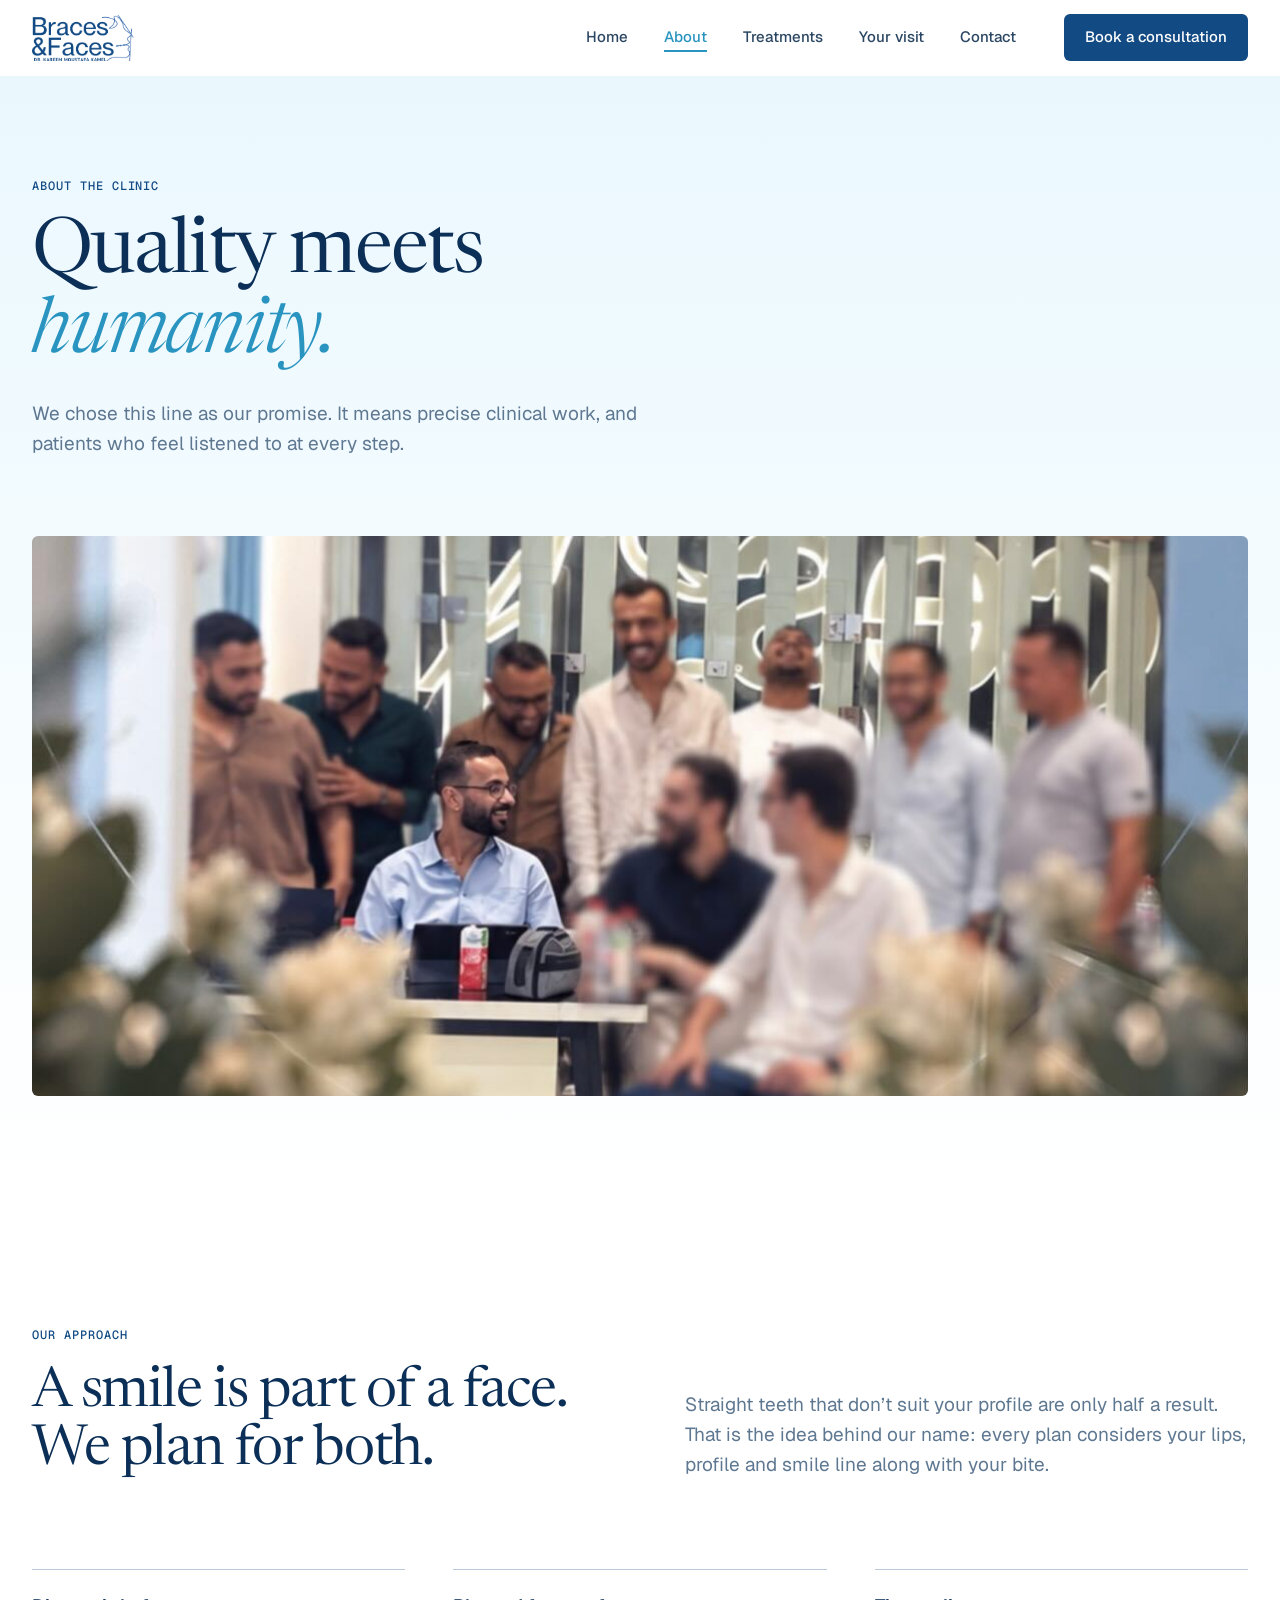
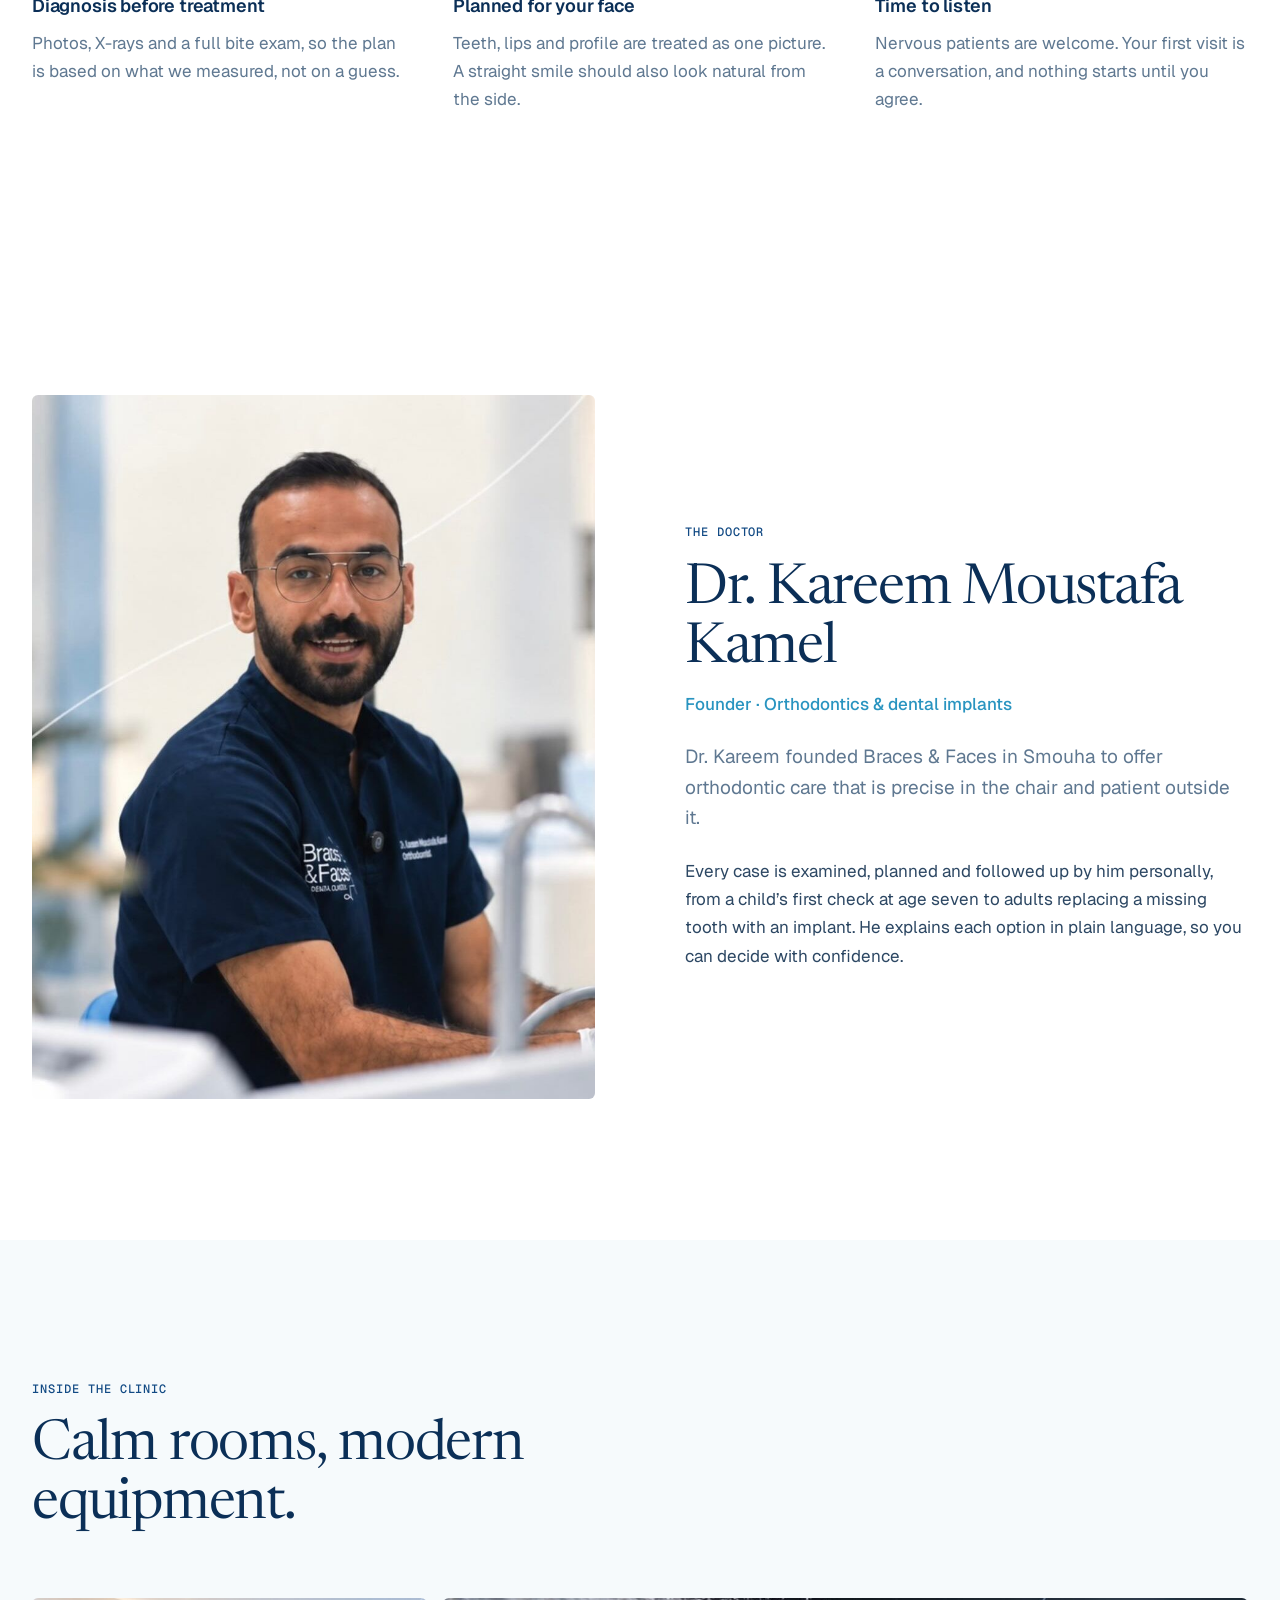
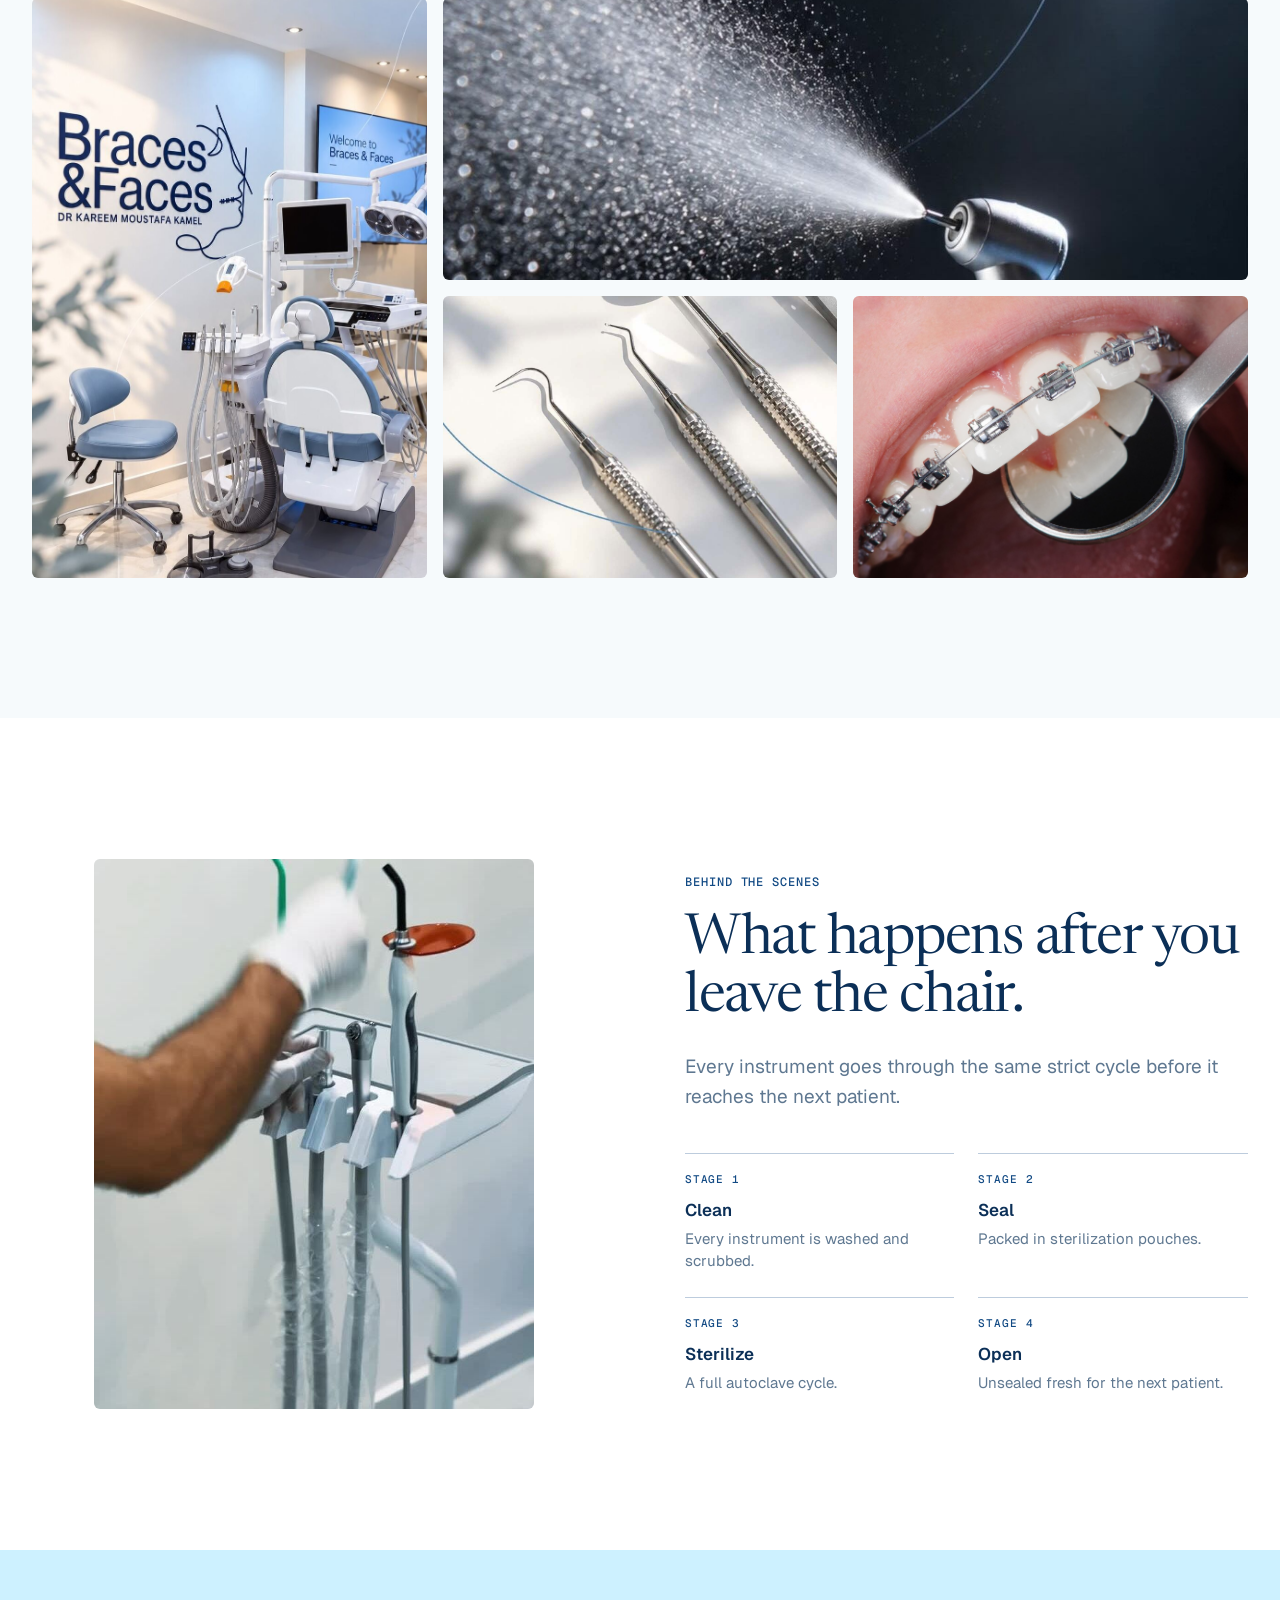
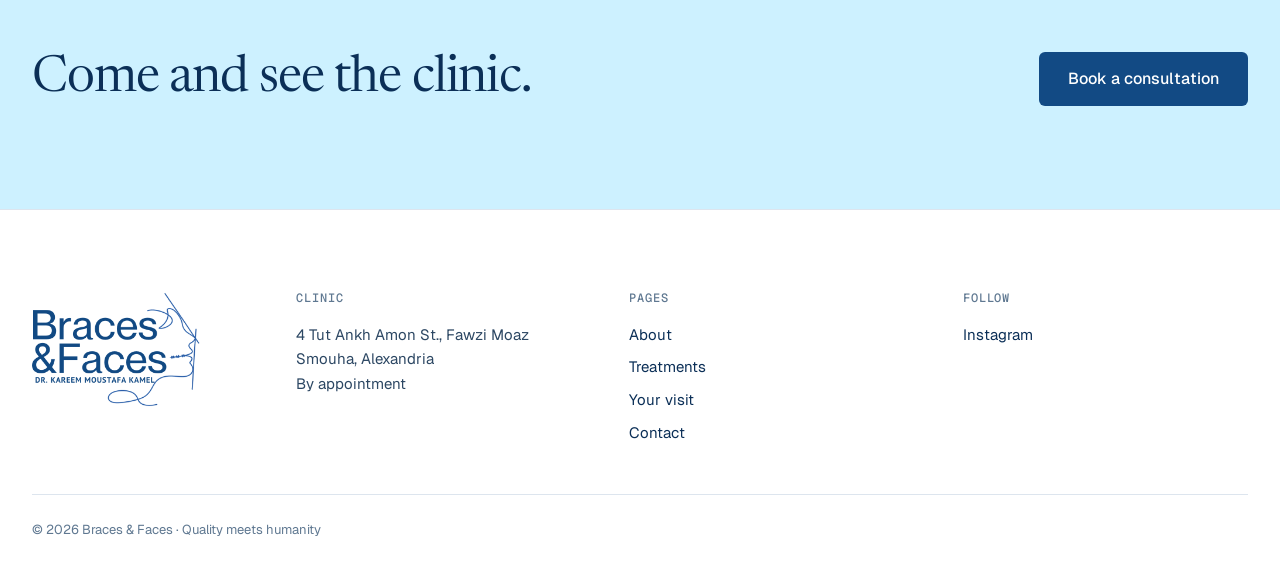
==== about.html @ 8a91135c "Build multi-page clinic website Replace the coming-soon landing page with a five-page site: Home, Ab" ====
<!doctype html>
<html lang="en" class="no-js">
  <head>
    <meta charset="utf-8" />
    <meta name="viewport" content="width=device-width, initial-scale=1" />
    <title>About the clinic | Braces & Faces</title>
    <meta name="description" content="Meet Dr. Kareem Moustafa Kamel and the Braces & Faces clinic in Smouha, Alexandria. Quality meets humanity." />
    <link rel="canonical" href="https://bracesandfaces.net/about.html" />
    <meta property="og:title" content="About the clinic | Braces & Faces" />
    <meta property="og:description" content="Meet Dr. Kareem Moustafa Kamel and the Braces & Faces clinic in Smouha, Alexandria. Quality meets humanity." />
    <meta property="og:type" content="website" />
    <meta property="og:url" content="https://bracesandfaces.net/about.html" />
    <meta property="og:image" content="https://bracesandfaces.net/assets/photos/clinic-room.jpg" />
    <meta name="theme-color" content="#124a84" />
    <link rel="icon" href="assets/favicon.ico" sizes="any" />
    <link rel="icon" type="image/svg+xml" href="assets/icons/favicon.svg" />
    <link rel="icon" type="image/png" sizes="32x32" href="assets/icons/favicon-32x32.png" />
    <link rel="icon" type="image/png" sizes="16x16" href="assets/icons/favicon-16x16.png" />
    <link rel="apple-touch-icon" sizes="180x180" href="assets/icons/apple-touch-icon.png" />
    <link rel="mask-icon" href="assets/icons/safari-pinned-tab.svg" color="#124a84" />
    <link rel="manifest" href="site.webmanifest" />
    <link rel="preconnect" href="https://fonts.googleapis.com" />
    <link rel="preconnect" href="https://fonts.gstatic.com" crossorigin />
    <link
      rel="stylesheet"
      href="https://fonts.googleapis.com/css2?family=Geist+Mono:wght@400;500&family=Geist:wght@400;500;600&family=Newsreader:ital,opsz,wght@0,6..72,300..500;1,6..72,300..500&display=swap"
    />
    <link rel="stylesheet" href="styles.css" />
    <script type="application/ld+json">
      {
        "@context": "https://schema.org",
        "@type": "Dentist",
        "name": "Braces & Faces",
        "slogan": "Quality meets humanity",
        "url": "https://bracesandfaces.net",
        "image": "https://bracesandfaces.net/assets/photos/clinic-room.jpg",
        "founder": { "@type": "Person", "name": "Dr. Kareem Moustafa Kamel" },
        "medicalSpecialty": "Orthodontic",
        "address": {
          "@type": "PostalAddress",
          "streetAddress": "4 Tut Ankh Amon St., Fawzi Moaz, Smouha",
          "addressLocality": "Alexandria",
          "addressCountry": "EG"
        },
        "sameAs": ["https://www.instagram.com/braces.and.faces/"]
      }
    </script>
  </head>
  <body>
    <a class="skip-link" href="#main">Skip to content</a>

    <header class="site-header" data-header>
      <div class="wrap header-inner">
        <a class="brand" href="index.html" aria-label="Braces &amp; Faces home">
          <img src="assets/logo-horizontal.png" alt="Braces &amp; Faces by Dr. Kareem Moustafa Kamel" width="574" height="260" />
        </a>

        <nav class="nav" id="site-nav" aria-label="Primary" data-nav>
          <a href="index.html">Home</a>
          <a href="about.html" aria-current="page">About</a>
          <a href="treatments.html">Treatments</a>
          <a href="your-visit.html">Your visit</a>
          <a href="contact.html">Contact</a>
          <a class="btn btn-solid nav-book" href="contact.html">Book a consultation</a>
        </nav>

        <a class="btn btn-solid header-cta" href="contact.html">Book a consultation</a>

        <button class="menu-toggle" type="button" aria-expanded="false" aria-controls="site-nav" data-menu-toggle>Menu</button>
      </div>
    </header>

    <main id="main">
      <section class="page-hero" aria-labelledby="page-title">
        <div class="wrap">
          <p class="label">About the clinic</p>
          <h1 id="page-title">Quality meets <em>humanity.</em></h1>
          <p class="lead">
            We chose this line as our promise. It means precise clinical work, and patients who feel listened to at every step.
          </p>
        </div>
        <div class="wrap page-hero-media">
          <img src="assets/photos/opening-day.jpg" alt="Friends and family at the Braces & Faces opening in Smouha" width="1214" height="1100" />
        </div>
      </section>

      <!-- Promise -->
      <section class="section" aria-labelledby="promise-title">
        <div class="wrap">
          <div class="approach-head" data-reveal>
            <p class="label">Our approach</p>
            <h2 id="promise-title">A smile is part of a face. We plan for both.</h2>
            <p class="lead">
              Straight teeth that don’t suit your profile are only half a result. That is the idea behind our name: every plan considers your lips, profile and smile line along with your bite.
            </p>
          </div>

          <div class="principles" data-reveal>
            <article>
              <h3>Diagnosis before treatment</h3>
              <p>Photos, X-rays and a full bite exam, so the plan is based on what we measured, not on a guess.</p>
            </article>
            <article>
              <h3>Planned for your face</h3>
              <p>Teeth, lips and profile are treated as one picture. A straight smile should also look natural from the side.</p>
            </article>
            <article>
              <h3>Time to listen</h3>
              <p>Nervous patients are welcome. Your first visit is a conversation, and nothing starts until you agree.</p>
            </article>
          </div>
        </div>
      </section>

      <!-- Doctor -->
      <section class="section doctor-section" id="doctor" aria-labelledby="doctor-title">
        <div class="wrap split" data-reveal>
          <figure class="split-media">
            <img src="assets/photos/doctor.jpg" alt="Dr. Kareem Moustafa Kamel at the dental chair" width="1214" height="1150" loading="lazy" />
          </figure>
          <div class="split-copy">
            <p class="label">The doctor</p>
            <h2 id="doctor-title">Dr. Kareem Moustafa Kamel</h2>
            <p class="doctor-role">Founder · Orthodontics &amp; dental implants</p>
            <p class="lead">
              Dr. Kareem founded Braces &amp; Faces in Smouha to offer orthodontic care that is precise in the chair and patient outside it.
            </p>
            <p>
              Every case is examined, planned and followed up by him personally, from a child’s first check at age seven to adults replacing a missing tooth with an implant. He explains each option in plain language, so you can decide with confidence.
            </p>
          </div>
        </div>
      </section>

      <!-- Clinic gallery -->
      <section class="section gallery-section" aria-labelledby="gallery-title">
        <div class="wrap">
          <div class="section-head" data-reveal>
            <p class="label">Inside the clinic</p>
            <h2 id="gallery-title">Calm rooms, modern equipment.</h2>
          </div>
          <div class="gallery" data-reveal>
            <figure class="g-tall">
              <img src="assets/photos/clinic-room.jpg" alt="Treatment room with a blue dental chair and the clinic logo" width="855" height="1400" loading="lazy" />
            </figure>
            <figure class="g-wide">
              <img src="assets/photos/handpiece.jpg" alt="Dental handpiece with water spray" width="1214" height="760" loading="lazy" />
            </figure>
            <figure>
              <img src="assets/photos/instruments.jpg" alt="Polished dental instruments on a tray" width="1080" height="780" loading="lazy" />
            </figure>
            <figure>
              <img src="assets/photos/braces-closeup.jpg" alt="Close-up of metal braces and a dental mirror" width="1800" height="1171" loading="lazy" />
            </figure>
          </div>
        </div>
      </section>

      <!-- Sterilization -->
      <section class="section sterile-section" aria-labelledby="sterile-title">
        <div class="wrap split" data-reveal>
          <figure class="split-media split-media-narrow">
            <img src="assets/photos/sterilization.jpg" alt="Gloved hand preparing instruments at the dental unit" width="640" height="860" loading="lazy" />
          </figure>
          <div class="split-copy">
            <p class="label">Behind the scenes</p>
            <h2 id="sterile-title">What happens after you leave the chair.</h2>
            <p class="lead">Every instrument goes through the same strict cycle before it reaches the next patient.</p>
            <ol class="cycle">
              <li><strong>Clean</strong><span>Every instrument is washed and scrubbed.</span></li>
              <li><strong>Seal</strong><span>Packed in sterilization pouches.</span></li>
              <li><strong>Sterilize</strong><span>A full autoclave cycle.</span></li>
              <li><strong>Open</strong><span>Unsealed fresh for the next patient.</span></li>
            </ol>
          </div>
        </div>
      </section>

      <section class="cta-band" aria-labelledby="cta-title">
        <div class="wrap cta-inner" data-reveal>
          <h2 id="cta-title">Come and see the clinic.</h2>
          <a class="btn btn-solid btn-lg" href="contact.html">Book a consultation</a>
        </div>
      </section>
    </main>

    <footer class="site-footer">
      <div class="wrap footer-inner">
        <a class="footer-brand" href="index.html" aria-label="Braces &amp; Faces home">
          <img class="footer-logo" src="assets/logo.png" alt="Braces &amp; Faces by Dr. Kareem Moustafa Kamel" width="574" height="436" loading="lazy" />
        </a>
        <div class="footer-cols">
          <div>
            <p class="label">Clinic</p>
            <p>4 Tut Ankh Amon St., Fawzi Moaz<br />Smouha, Alexandria<br />By appointment</p>
          </div>
          <div>
            <p class="label">Pages</p>
            <nav class="footer-nav" aria-label="Footer">
              <a href="about.html">About</a>
              <a href="treatments.html">Treatments</a>
              <a href="your-visit.html">Your visit</a>
              <a href="contact.html">Contact</a>
            </nav>
          </div>
          <div>
            <p class="label">Follow</p>
            <a href="https://www.instagram.com/braces.and.faces/" target="_blank" rel="noopener">Instagram</a>
          </div>
        </div>
        <p class="legal">© <span data-year></span> Braces &amp; Faces · Quality meets humanity</p>
      </div>
    </footer>

    <script src="script.js"></script>
  </body>
</html>
---- styles.css ----
/*
  Braces & Faces
  Colour: brand book (Blue #124A84, Azure #2994C0, Light Azure #CDF1FF, White)
  Type: Newsreader (display) · Geist (text) · Geist Mono (labels)
*/
:root {
  --navy: #124a84;
  --navy-ink: #0b2f57;
  --azure: #2994c0;
  --azure-light: #cdf1ff;
  --azure-wash: #eaf8fe;
  --paper: #f6fafc;
  --white: #ffffff;
  --text: #2c4763;
  --muted: #5f7891;
  --rule: rgba(18, 74, 132, 0.14);
  --rule-strong: rgba(18, 74, 132, 0.28);

  --serif: "Newsreader", "Iowan Old Style", Georgia, serif;
  --sans: "Geist", ui-sans-serif, system-ui, -apple-system, "Segoe UI", sans-serif;
  --mono: "Geist Mono", ui-monospace, "SF Mono", Menlo, monospace;

  --radius: 6px;
  --header-h: 76px;
  --ease: cubic-bezier(0.2, 0.7, 0.2, 1);
  color-scheme: light;
}

*,
*::before,
*::after {
  box-sizing: border-box;
}

html {
  scroll-behavior: smooth;
  scroll-padding-top: var(--header-h);
  -webkit-text-size-adjust: 100%;
}

body {
  margin: 0;
  min-width: 320px;
  background: var(--white);
  color: var(--text);
  font-family: var(--sans);
  font-size: 1.0625rem;
  line-height: 1.65;
  -webkit-font-smoothing: antialiased;
  -moz-osx-font-smoothing: grayscale;
}

img,
svg,
iframe {
  display: block;
  max-width: 100%;
}

a {
  color: inherit;
}

h1,
h2,
h3,
p,
dl,
dd,
figure,
blockquote {
  margin: 0;
}

h1,
h2 {
  color: var(--navy-ink);
  font-family: var(--serif);
  font-optical-sizing: auto;
  font-weight: 380;
  letter-spacing: -0.022em;
  line-height: 1.04;
}

h1 em,
h2 em {
  color: var(--azure);
  font-style: italic;
  font-weight: 340;
}

h2 {
  font-size: clamp(2.25rem, 4.4vw, 3.75rem);
}

h3 {
  color: var(--navy-ink);
  font-family: var(--sans);
  font-size: 1.125rem;
  font-weight: 600;
  letter-spacing: -0.01em;
  line-height: 1.3;
}

.label {
  margin-bottom: 20px;
  color: var(--navy);
  font-family: var(--mono);
  font-size: 0.75rem;
  font-weight: 500;
  letter-spacing: 0.08em;
  line-height: 1.4;
  text-transform: uppercase;
}

.lead {
  color: var(--muted);
  font-size: 1.1875rem;
  line-height: 1.6;
}

.lead a {
  color: var(--navy);
  text-underline-offset: 3px;
}

.wrap {
  width: min(1240px, 100% - 64px);
  margin-inline: auto;
}

.section {
  padding-block: clamp(88px, 11vw, 152px);
}

.section-head {
  max-width: 720px;
  margin-bottom: 64px;
}

.section-head .lead {
  margin-top: 24px;
}

.skip-link {
  position: fixed;
  left: 16px;
  top: -64px;
  z-index: 100;
  padding: 8px 16px;
  border-radius: var(--radius);
  background: var(--navy);
  color: var(--white);
  text-decoration: none;
}

.skip-link:focus {
  top: 16px;
}

:focus-visible {
  outline: 2px solid var(--azure);
  outline-offset: 3px;
}

/* Buttons & links */
.btn {
  display: inline-flex;
  align-items: center;
  justify-content: center;
  min-height: 44px;
  padding: 10px 20px;
  border: 1px solid transparent;
  border-radius: var(--radius);
  font: inherit;
  font-size: 0.9375rem;
  font-weight: 500;
  text-decoration: none;
  white-space: nowrap;
  cursor: pointer;
  transition:
    background-color 180ms ease,
    border-color 180ms ease,
    color 180ms ease;
}

.btn-solid {
  background: var(--navy);
  color: var(--white);
}

.btn-solid:hover {
  background: var(--navy-ink);
}

.btn-lg {
  min-height: 54px;
  padding-inline: 28px;
  font-size: 1rem;
}

.btn-full {
  width: 100%;
}

.text-link {
  display: inline-flex;
  align-items: center;
  gap: 8px;
  color: var(--navy);
  font-weight: 500;
  text-decoration: none;
}

.text-link::after {
  content: "→";
  transition: transform 180ms ease;
}

.text-link:hover::after {
  transform: translateX(4px);
}

/* Header */
.site-header {
  position: sticky;
  top: 0;
  z-index: 50;
  height: var(--header-h);
  border-bottom: 1px solid transparent;
  background: rgba(255, 255, 255, 0.92);
  backdrop-filter: saturate(1.4) blur(14px);
  -webkit-backdrop-filter: saturate(1.4) blur(14px);
  transition: border-color 200ms ease;
}

.site-header.is-scrolled {
  border-bottom-color: var(--rule);
}

.header-inner {
  display: flex;
  align-items: center;
  gap: 48px;
  height: 100%;
}

.brand img {
  width: auto;
  height: 46px;
}

.nav {
  display: flex;
  gap: 36px;
  margin-inline-start: auto;
}

.nav a {
  color: var(--text);
  font-size: 0.9375rem;
  font-weight: 500;
  text-decoration: none;
  transition: color 160ms ease;
}

.nav a:hover,
.nav a[aria-current="page"] {
  color: var(--azure);
}

.nav a[aria-current="page"] {
  text-decoration: underline;
  text-decoration-thickness: 1.5px;
  text-underline-offset: 8px;
}

.nav .nav-book {
  display: none;
}

.menu-toggle {
  display: none;
  margin-inline-start: auto;
  min-height: 40px;
  padding: 8px 16px;
  border: 1px solid var(--rule-strong);
  border-radius: var(--radius);
  background: var(--white);
  color: var(--navy);
  font: inherit;
  font-size: 0.875rem;
  font-weight: 500;
  cursor: pointer;
}

/* Hero */
.hero {
  padding-block: clamp(48px, 7vw, 96px) clamp(72px, 9vw, 120px);
}

.hero-grid {
  display: grid;
  grid-template-columns: minmax(0, 1fr) minmax(0, 1.02fr);
  align-items: center;
  gap: clamp(48px, 7vw, 112px);
}

.hero h1 {
  max-width: 12.5ch;
  font-size: clamp(3rem, 6.6vw, 5.75rem);
  line-height: 0.98;
}

.hero-lede {
  max-width: 30rem;
  margin-top: 32px;
  color: var(--muted);
  font-size: 1.1875rem;
}

.hero-actions {
  display: flex;
  flex-wrap: wrap;
  align-items: center;
  gap: 16px 32px;
  margin-top: 40px;
}

.hero-facts {
  display: grid;
  grid-template-columns: repeat(3, auto);
  justify-content: start;
  gap: 48px;
  margin-top: 64px;
  padding-top: 24px;
  border-top: 1px solid var(--rule);
}

.hero-facts dt,
.details dt {
  color: var(--muted);
  font-family: var(--mono);
  font-size: 0.6875rem;
  letter-spacing: 0.08em;
  text-transform: uppercase;
}

.hero-facts dd {
  margin-top: 4px;
  color: var(--navy-ink);
  font-weight: 500;
}

/* Signature: smile analysis */
.analysis-frame {
  position: relative;
  background: linear-gradient(180deg, var(--azure-wash), var(--azure-light));
  border-radius: var(--radius);
}

.analysis-frame img {
  width: 100%;
  height: auto;
  border-radius: var(--radius);
}

.analysis-lines {
  position: absolute;
  inset: 0;
  width: 100%;
  height: 100%;
  overflow: visible;
}

.ln {
  fill: none;
  stroke: var(--azure);
  stroke-width: 1.5px;
  stroke-linecap: round;
  vector-effect: non-scaling-stroke;
  stroke-dasharray: 1;
  stroke-dashoffset: 1;
  animation: draw 1.4s var(--ease) forwards;
}

.ln-mid {
  animation-delay: 300ms;
}

.ln-eye {
  animation-delay: 700ms;
}

.ln-smile {
  animation-delay: 1100ms;
}

.pt {
  fill: var(--white);
  stroke: var(--azure);
  stroke-width: 1.5px;
  vector-effect: non-scaling-stroke;
  opacity: 0;
  animation: fade 400ms ease forwards;
  animation-delay: 1500ms;
}

.tag {
  position: absolute;
  padding: 4px 8px;
  border: 1px solid var(--rule-strong);
  border-radius: 3px;
  background: var(--white);
  color: var(--navy);
  font-family: var(--mono);
  font-size: 0.6875rem;
  letter-spacing: 0.04em;
  line-height: 1.3;
  white-space: nowrap;
  opacity: 0;
  animation: fade 500ms ease forwards;
}

.tag-mid {
  left: 61%;
  top: 4%;
  animation-delay: 900ms;
}

.tag-eye {
  left: 81%;
  top: 31%;
  animation-delay: 1300ms;
}

.tag-smile {
  left: 70%;
  top: 56%;
  animation-delay: 1700ms;
}

.analysis figcaption {
  max-width: 30rem;
  margin-top: 16px;
  color: var(--muted);
  font-size: 0.875rem;
}

/* Approach */
.approach-head {
  display: grid;
  grid-template-columns: minmax(0, 1fr) minmax(0, 1fr);
  column-gap: clamp(48px, 7vw, 112px);
  align-items: end;
}

.approach-head .label {
  grid-column: 1 / -1;
}

.principles {
  display: grid;
  grid-template-columns: repeat(3, 1fr);
  gap: 48px;
  margin-top: 88px;
}

.principles article {
  padding-top: 24px;
  border-top: 1px solid var(--rule-strong);
}

.principles p {
  margin-top: 12px;
  color: var(--muted);
}

/* Image + text split */
.split {
  display: grid;
  grid-template-columns: minmax(0, 1fr) minmax(0, 1fr);
  align-items: center;
  gap: clamp(48px, 7vw, 112px);
}

.split-reverse .split-media {
  order: 2;
}

.split-media img {
  width: 100%;
  height: auto;
  max-height: 720px;
  aspect-ratio: 4 / 5;
  border-radius: var(--radius);
  object-fit: cover;
}

.split-media-narrow {
  justify-self: center;
  width: min(100%, 440px);
}

.split-copy > * + * {
  margin-top: 24px;
}

.split-copy .label + h2,
.split-copy .fit + h2 {
  margin-top: 0;
}

.split-copy .fit {
  display: block;
  margin-bottom: 16px;
  text-align: start;
}

.doctor-role {
  color: var(--azure);
  font-weight: 500;
}

.split-copy .doctor-role {
  margin-top: 12px;
}

.check-list {
  display: grid;
  gap: 12px;
  margin-inline: 0;
  margin-bottom: 0;
  padding: 0;
  list-style: none;
}

.check-list li {
  position: relative;
  padding-left: 28px;
}

.check-list li::before {
  position: absolute;
  left: 0;
  top: 0.55em;
  width: 14px;
  height: 8px;
  border-bottom: 1.5px solid var(--azure);
  border-left: 1.5px solid var(--azure);
  content: "";
  transform: translateY(-50%) rotate(-45deg);
}

/* Inner page header */
.page-hero {
  padding-block: clamp(56px, 8vw, 112px) clamp(56px, 7vw, 96px);
  background: linear-gradient(180deg, var(--azure-wash), var(--white));
}

.page-hero h1 {
  max-width: 16ch;
  font-size: clamp(2.75rem, 6vw, 5rem);
}

.page-hero .lead {
  max-width: 40rem;
  margin-top: 24px;
}

.page-hero-tight h1 {
  max-width: none;
}

.page-hero-media {
  margin-top: clamp(48px, 6vw, 80px);
}

.page-hero-media img {
  width: 100%;
  height: auto;
  max-height: 560px;
  border-radius: var(--radius);
  object-fit: cover;
}

.jump-links {
  display: flex;
  flex-wrap: wrap;
  gap: 8px;
  margin-top: 40px;
}

.jump-links a {
  padding: 8px 16px;
  border: 1px solid var(--rule-strong);
  border-radius: 999px;
  background: var(--white);
  color: var(--navy);
  font-size: 0.875rem;
  font-weight: 500;
  text-decoration: none;
  transition:
    border-color 160ms ease,
    background-color 160ms ease;
}

.jump-links a:hover {
  border-color: var(--navy);
  background: var(--azure-wash);
}

/* Home: treatment cards */
.treatments-preview {
  background: var(--paper);
}

.split-head {
  display: flex;
  align-items: flex-end;
  justify-content: space-between;
  gap: 24px;
  max-width: none;
}

.card-grid {
  display: grid;
  grid-template-columns: repeat(4, 1fr);
  gap: 24px;
}

.photo-card {
  display: block;
  overflow: hidden;
  border: 1px solid var(--rule);
  border-radius: var(--radius);
  background: var(--white);
  text-decoration: none;
}

.photo-card img {
  width: 100%;
  height: auto;
  aspect-ratio: 4 / 5;
  object-fit: cover;
  transition: transform 600ms var(--ease);
}

.photo-card:hover img {
  transform: scale(1.04);
}

.photo-card-body {
  display: grid;
  gap: 8px;
  padding: 20px 24px 24px;
}

.photo-card .fit {
  text-align: start;
}

.photo-card-title {
  color: var(--navy-ink);
  font-family: var(--serif);
  font-size: 1.5rem;
  line-height: 1.2;
  transition: color 160ms ease;
}

.photo-card:hover .photo-card-title {
  color: var(--azure);
}

.fit {
  color: var(--navy);
  font-family: var(--mono);
  font-size: 0.75rem;
  letter-spacing: 0.04em;
  text-transform: uppercase;
}

/* Treatments page */
.t-row {
  padding-block: clamp(64px, 8vw, 112px);
  border-bottom: 1px solid var(--rule);
}

.t-row:nth-child(even) {
  background: var(--paper);
}

.t-row h2 {
  font-size: clamp(2rem, 3.6vw, 3rem);
}

/* Gallery */
.gallery-section {
  background: var(--paper);
}

.gallery {
  display: grid;
  grid-template-columns: repeat(3, 1fr);
  grid-auto-rows: clamp(200px, 22vw, 300px);
  gap: 16px;
}

.gallery figure {
  overflow: hidden;
  border-radius: var(--radius);
}

.gallery img {
  width: 100%;
  height: 100%;
  object-fit: cover;
}

.g-tall {
  grid-row: span 2;
}

.g-wide {
  grid-column: span 2;
}

/* Instagram */
.ig-grid {
  display: grid;
  grid-template-columns: repeat(6, 1fr);
  gap: 12px;
}

.ig-grid a {
  display: block;
  overflow: hidden;
  border-radius: var(--radius);
}

.ig-grid img {
  width: 100%;
  height: auto;
  transition: transform 600ms var(--ease);
}

.ig-grid a:hover img {
  transform: scale(1.04);
}

/* CTA band */
.cta-band {
  padding-block: clamp(64px, 8vw, 104px);
  background: var(--azure-light);
}

.cta-inner {
  display: flex;
  align-items: center;
  justify-content: space-between;
  gap: 32px;
}

.cta-inner h2 {
  font-size: clamp(2rem, 4vw, 3.25rem);
}

/* Care tips */
.care-section {
  background: var(--paper);
}

.tips {
  display: grid;
  grid-template-columns: repeat(4, 1fr);
  gap: 24px;
}

.tips article {
  padding: 32px 24px;
  border: 1px solid var(--rule);
  border-radius: var(--radius);
  background: var(--white);
}

.tips p {
  margin-top: 12px;
  color: var(--muted);
  font-size: 1rem;
}

/* First visit */
.visit {
  background: var(--navy);
  color: rgba(255, 255, 255, 0.78);
}

.visit h2,
.visit h3 {
  color: var(--white);
}

.visit h2 em {
  color: var(--azure-light);
}

.visit .label {
  color: var(--azure-light);
}

.visit .lead {
  color: rgba(255, 255, 255, 0.72);
}

.visit-head {
  display: grid;
  grid-template-columns: minmax(0, 1.3fr) minmax(0, 1fr);
  align-items: end;
  gap: clamp(32px, 7vw, 112px);
  margin-bottom: 80px;
}

.steps {
  display: grid;
  grid-template-columns: repeat(4, 1fr);
  gap: 40px;
  margin: 0;
  padding: 0;
  list-style: none;
  counter-reset: none;
}

.steps li {
  padding-top: 24px;
  border-top: 1px solid rgba(255, 255, 255, 0.24);
}

.step-n {
  display: block;
  margin-bottom: 24px;
  color: var(--azure-light);
  font-family: var(--serif);
  font-size: 3rem;
  font-style: italic;
  font-weight: 300;
  line-height: 1;
}

.steps p {
  margin-top: 12px;
  font-size: 1rem;
}

.steps + .btn {
  margin-top: 64px;
}

.btn-light {
  background: var(--white);
  color: var(--navy);
}

.btn-light:hover {
  background: var(--azure-light);
}

/* Myths */
.myth-grid {
  display: grid;
  grid-template-columns: repeat(3, 1fr);
  gap: 24px;
}

.myth {
  display: flex;
  flex-direction: column;
  gap: 24px;
  padding: 40px 32px;
  border: 1px solid var(--rule);
  border-radius: var(--radius);
  background: var(--white);
}

.verdict {
  align-self: flex-start;
  padding: 4px 10px;
  border: 1px solid var(--rule-strong);
  border-radius: 3px;
  color: var(--navy);
  font-family: var(--mono);
  font-size: 0.6875rem;
  font-weight: 500;
  letter-spacing: 0.08em;
  text-transform: uppercase;
}

.verdict-fact {
  border-color: var(--azure);
  background: var(--azure);
  color: var(--white);
}

.myth blockquote {
  color: var(--navy-ink);
  font-family: var(--serif);
  font-size: 1.75rem;
  font-weight: 400;
  letter-spacing: -0.015em;
  line-height: 1.2;
}

.myth p {
  margin-top: auto;
  color: var(--muted);
  font-size: 1rem;
}

/* Sterilization cycle */
.cycle {
  display: grid;
  grid-template-columns: repeat(2, 1fr);
  gap: 24px;
  margin: 0;
  padding: 0;
  list-style: none;
}

.split-copy .cycle {
  margin-top: 40px;
}

.cycle li {
  padding-top: 16px;
  border-top: 1px solid var(--rule-strong);
}

.cycle strong {
  display: block;
  color: var(--navy-ink);
  font-weight: 600;
}

.cycle strong::before {
  display: block;
  margin-bottom: 8px;
  color: var(--navy);
  font-family: var(--mono);
  font-size: 0.6875rem;
  font-weight: 500;
  letter-spacing: 0.08em;
  content: "STAGE " counter(list-item);
}

.cycle span {
  display: block;
  margin-top: 4px;
  color: var(--muted);
  font-size: 0.9375rem;
  line-height: 1.5;
}

/* FAQ */
.faq-grid {
  display: grid;
  grid-template-columns: minmax(0, 1fr) minmax(0, 1.5fr);
  gap: clamp(48px, 8vw, 128px);
}

.faq-intro .lead {
  margin-top: 24px;
}

.faq-list {
  border-top: 1px solid var(--rule-strong);
}

.faq-list details {
  border-bottom: 1px solid var(--rule);
}

.faq-list summary {
  display: flex;
  align-items: center;
  justify-content: space-between;
  gap: 24px;
  padding: 24px 0;
  color: var(--navy-ink);
  font-size: 1.125rem;
  font-weight: 500;
  list-style: none;
  cursor: pointer;
  transition: color 160ms ease;
}

.faq-list summary:hover {
  color: var(--azure);
}

.faq-list summary::-webkit-details-marker {
  display: none;
}

.faq-list summary::after {
  flex: none;
  width: 14px;
  height: 14px;
  background:
    linear-gradient(currentColor, currentColor) center / 14px 1.5px no-repeat,
    linear-gradient(currentColor, currentColor) center / 1.5px 14px no-repeat;
  content: "";
  transition: transform 220ms var(--ease);
}

.faq-list details[open] summary::after {
  transform: rotate(45deg);
}

.faq-list details p {
  max-width: 40rem;
  padding-bottom: 24px;
  color: var(--muted);
}

/* Contact */
.contact {
  background: var(--paper);
}

.contact-grid {
  display: grid;
  grid-template-columns: minmax(0, 1fr) minmax(0, 1fr);
  align-items: start;
  gap: clamp(48px, 8vw, 128px);
}

.contact-info .lead {
  margin-top: 24px;
}

.details {
  display: grid;
  gap: 24px;
  margin-bottom: 40px;
}

.details div {
  display: grid;
  grid-template-columns: 112px 1fr;
  gap: 16px;
  padding-top: 16px;
  border-top: 1px solid var(--rule);
}

.details dt {
  padding-top: 4px;
}

.details dd {
  color: var(--navy-ink);
}

.details a {
  color: var(--navy);
  text-underline-offset: 3px;
}

.map {
  overflow: hidden;
  border: 1px solid var(--rule);
  border-radius: var(--radius);
  background: var(--azure-wash);
}

.map iframe {
  width: 100%;
  height: 300px;
  border: 0;
  filter: saturate(0.6);
}

.form {
  display: grid;
  gap: 20px;
  padding: clamp(28px, 4vw, 48px);
  border: 1px solid var(--rule);
  border-radius: var(--radius);
  background: var(--white);
}

.form h2 {
  margin-bottom: 8px;
  font-family: var(--serif);
  font-size: 1.875rem;
  font-weight: 400;
  letter-spacing: -0.015em;
}

.form label {
  display: grid;
  gap: 8px;
  color: var(--navy-ink);
  font-size: 0.875rem;
  font-weight: 500;
}

.optional {
  color: var(--muted);
  font-weight: 400;
}

.form input,
.form select,
.form textarea {
  width: 100%;
  min-height: 50px;
  padding: 12px 14px;
  border: 1px solid var(--rule-strong);
  border-radius: var(--radius);
  background: var(--white);
  color: var(--navy-ink);
  font: inherit;
  font-size: 1rem;
  font-weight: 400;
  transition:
    border-color 160ms ease,
    box-shadow 160ms ease;
}

.form textarea {
  resize: vertical;
}

.form input::placeholder {
  color: #9aabbd;
}

.form input:focus,
.form select:focus,
.form textarea:focus {
  border-color: var(--azure);
  box-shadow: 0 0 0 3px rgba(41, 148, 192, 0.16);
  outline: none;
}

.form [aria-invalid="true"] {
  border-color: #b8433b;
}

.form-note {
  min-height: 1.5em;
  color: var(--muted);
  font-size: 0.875rem;
}

.form-note.is-error {
  color: #b8433b;
}

.form-note.is-success {
  color: var(--navy);
}

.contact-photo {
  margin-top: 24px;
}

.contact-photo img {
  width: 100%;
  height: 320px;
  border-radius: var(--radius);
  object-fit: cover;
  object-position: center 88%;
}

/* Footer */
.site-footer {
  padding-block: 80px 32px;
  border-top: 1px solid var(--rule);
  background: var(--white);
  font-size: 0.9375rem;
}

.footer-inner {
  display: grid;
  grid-template-columns: auto 1fr;
  gap: 48px 96px;
}

.footer-logo {
  width: 168px;
  height: auto;
}

.footer-cols {
  display: grid;
  grid-template-columns: repeat(3, 1fr);
  gap: 48px;
}

.footer-cols .label {
  margin-bottom: 16px;
  color: var(--muted);
}

.footer-cols a {
  color: var(--navy-ink);
  text-decoration: none;
}

.footer-cols a:hover {
  color: var(--azure);
}

.footer-nav {
  display: grid;
  gap: 8px;
}

.legal {
  grid-column: 1 / -1;
  padding-top: 24px;
  border-top: 1px solid var(--rule);
  color: var(--muted);
  font-size: 0.8125rem;
}

/* Scroll reveal: a quiet fade, sections only */
.js [data-reveal] {
  opacity: 0;
  transform: translateY(16px);
  transition:
    opacity 800ms var(--ease),
    transform 800ms var(--ease);
}

.js [data-reveal].is-visible {
  opacity: 1;
  transform: none;
}

/* Hero load sequence */
.js .hero-copy > * {
  opacity: 0;
  animation: rise 900ms var(--ease) forwards;
}

.js .hero-copy > :nth-child(2) {
  animation-delay: 80ms;
}

.js .hero-copy > :nth-child(3) {
  animation-delay: 160ms;
}

.js .hero-copy > :nth-child(4) {
  animation-delay: 240ms;
}

.js .hero-copy > :nth-child(5) {
  animation-delay: 320ms;
}

@keyframes rise {
  from {
    opacity: 0;
    transform: translateY(12px);
  }
  to {
    opacity: 1;
    transform: none;
  }
}

@keyframes draw {
  to {
    stroke-dashoffset: 0;
  }
}

@keyframes fade {
  to {
    opacity: 1;
  }
}

/* Responsive */
@media (max-width: 1080px) {
  .header-cta {
    display: none;
  }

  .steps,
  .tips {
    grid-template-columns: repeat(2, 1fr);
    row-gap: 48px;
  }

  .tips {
    row-gap: 24px;
  }

  .card-grid {
    grid-template-columns: repeat(2, 1fr);
  }

  .ig-grid {
    grid-template-columns: repeat(3, 1fr);
  }
}

@media (max-width: 880px) {
  :root {
    --header-h: 68px;
  }

  .brand img {
    height: 40px;
  }

  .menu-toggle {
    display: inline-flex;
    align-items: center;
  }

  .nav {
    position: absolute;
    inset: 100% 0 auto;
    flex-direction: column;
    gap: 0;
    padding: 8px 32px 24px;
    border-bottom: 1px solid var(--rule);
    background: var(--white);
    opacity: 0;
    visibility: hidden;
    transform: translateY(-6px);
    transition:
      opacity 180ms ease,
      transform 180ms ease,
      visibility 180ms;
  }

  .nav.is-open {
    opacity: 1;
    visibility: visible;
    transform: none;
  }

  .nav a {
    padding: 16px 0;
    border-bottom: 1px solid var(--rule);
    font-size: 1.0625rem;
  }

  .nav a[aria-current="page"] {
    text-decoration: none;
  }

  .nav .nav-book {
    display: inline-flex;
    margin-top: 16px;
    padding: 14px 20px;
    border-bottom: 0;
    color: var(--white);
  }

  .hero-grid,
  .approach-head,
  .split,
  .visit-head,
  .faq-grid,
  .contact-grid {
    grid-template-columns: 1fr;
  }

  .split-reverse .split-media {
    order: 0;
  }

  .split-media img {
    max-height: 520px;
  }

  .split-media-narrow {
    justify-self: start;
  }

  .approach-head .lead {
    margin-top: 24px;
  }

  .analysis {
    max-width: 560px;
  }

  .principles,
  .myth-grid {
    grid-template-columns: 1fr;
    gap: 32px;
  }

  .myth-grid {
    gap: 16px;
  }

  .gallery {
    grid-template-columns: 1fr 1fr;
    grid-auto-rows: 220px;
  }

  .g-wide {
    grid-column: span 1;
  }

  .cta-inner {
    flex-direction: column;
    align-items: flex-start;
  }

  .footer-inner {
    grid-template-columns: 1fr;
  }
}

@media (max-width: 560px) {
  .wrap {
    width: calc(100% - 40px);
  }

  .nav {
    padding-inline: 20px;
  }

  body {
    font-size: 1rem;
  }

  .hero h1 {
    font-size: clamp(2.75rem, 12vw, 3.5rem);
  }

  .page-hero h1 {
    font-size: clamp(2.5rem, 11vw, 3.25rem);
  }

  .hero-actions .btn {
    width: 100%;
  }

  .hero-actions {
    gap: 20px;
  }

  .hero-facts {
    grid-template-columns: repeat(3, auto);
    gap: 20px;
    margin-top: 48px;
  }

  .hero-facts dd {
    font-size: 0.9375rem;
  }

  .tag {
    padding: 3px 6px;
    font-size: 0.5625rem;
  }

  .tag-eye {
    left: auto;
    right: 0;
    top: 37%;
  }

  .tag-smile {
    left: auto;
    right: 0;
    top: 62%;
  }

  .section-head {
    margin-bottom: 40px;
  }

  .split-head {
    flex-direction: column;
    align-items: flex-start;
  }

  .steps,
  .tips,
  .cycle {
    grid-template-columns: 1fr;
  }

  .card-grid {
    gap: 16px;
  }

  .photo-card-body {
    padding: 16px;
  }

  .photo-card-title {
    font-size: 1.25rem;
  }

  .ig-grid {
    grid-template-columns: repeat(2, 1fr);
  }

  .gallery {
    grid-template-columns: 1fr;
    grid-auto-rows: 240px;
  }

  .g-tall {
    grid-row: span 1;
  }

  .myth {
    padding: 32px 24px;
  }

  .details div {
    grid-template-columns: 1fr;
    gap: 4px;
  }

  .cta-inner .btn {
    width: 100%;
  }

  .footer-cols {
    grid-template-columns: 1fr 1fr;
  }
}

@media (prefers-reduced-motion: reduce) {
  html {
    scroll-behavior: auto;
  }

  *,
  *::before,
  *::after {
    animation-duration: 1ms !important;
    animation-delay: 0ms !important;
    transition-duration: 1ms !important;
  }

  .js [data-reveal] {
    opacity: 1;
    transform: none;
  }
}
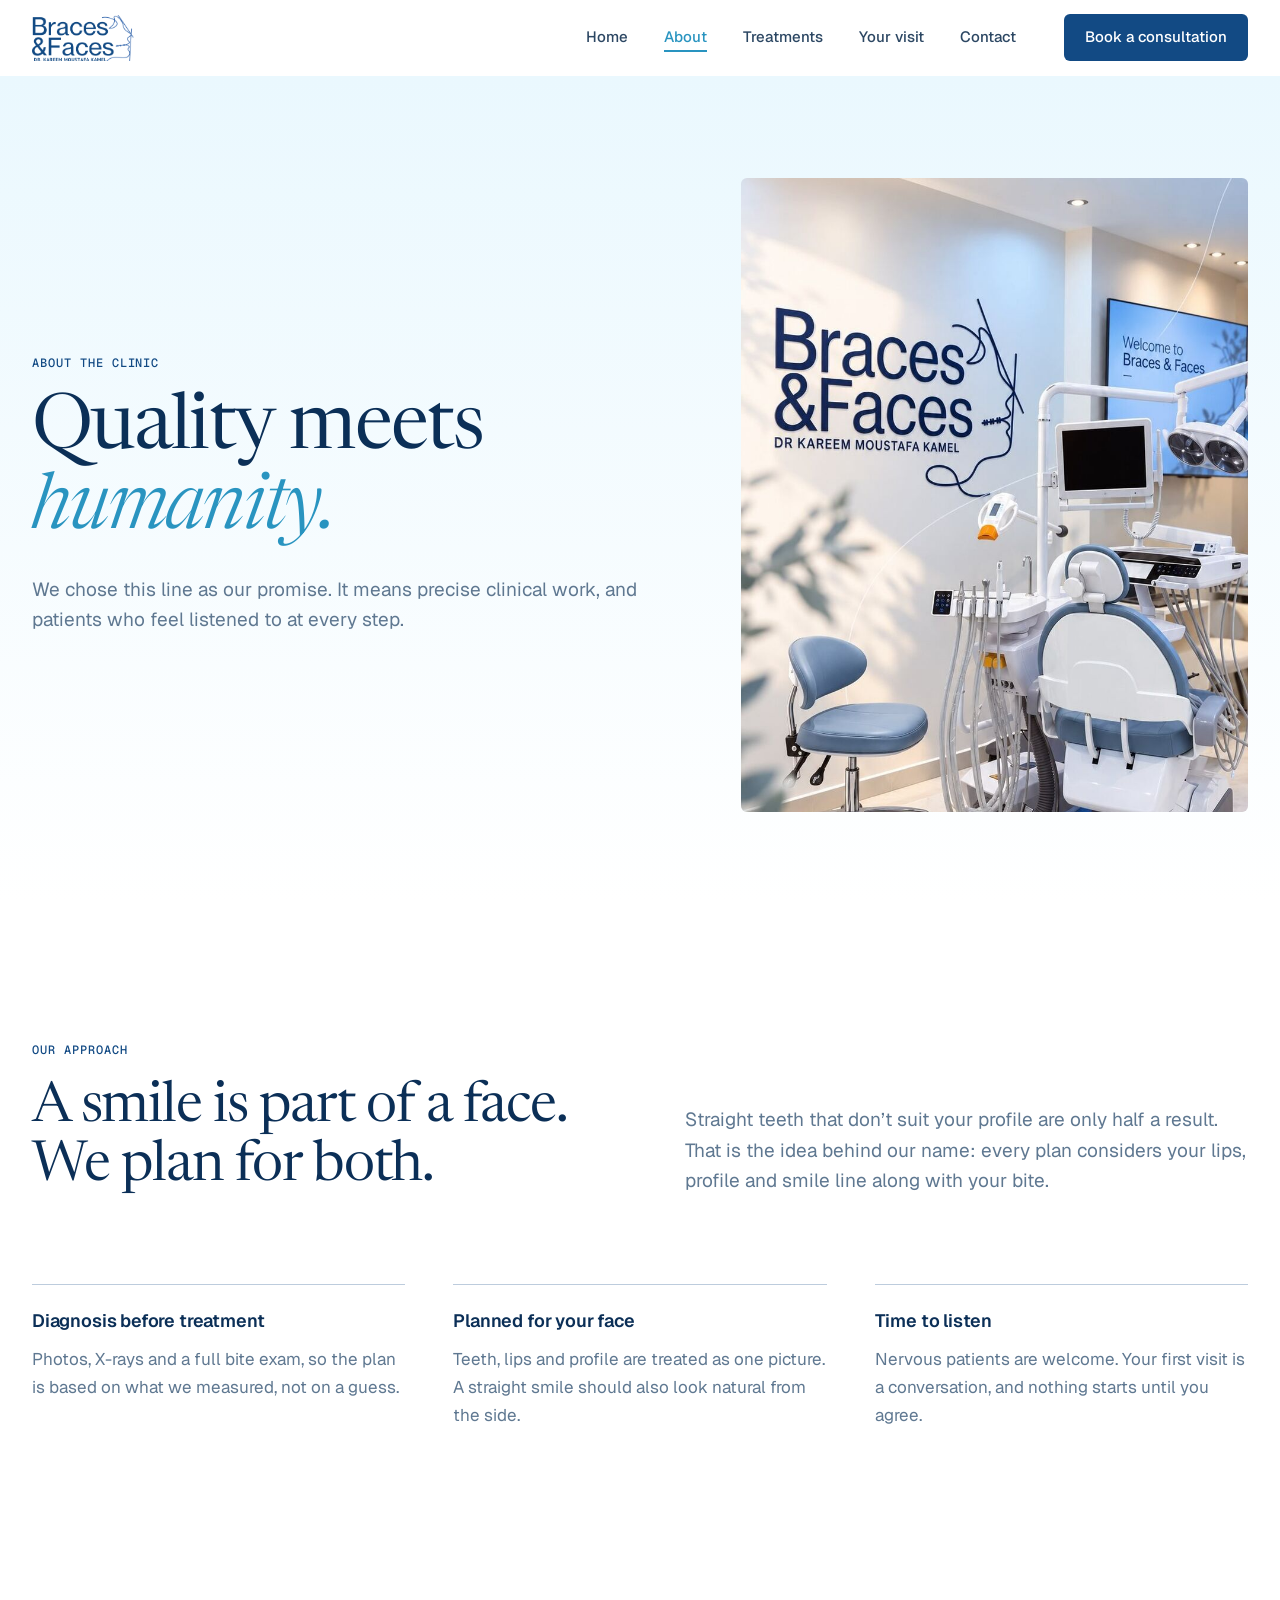
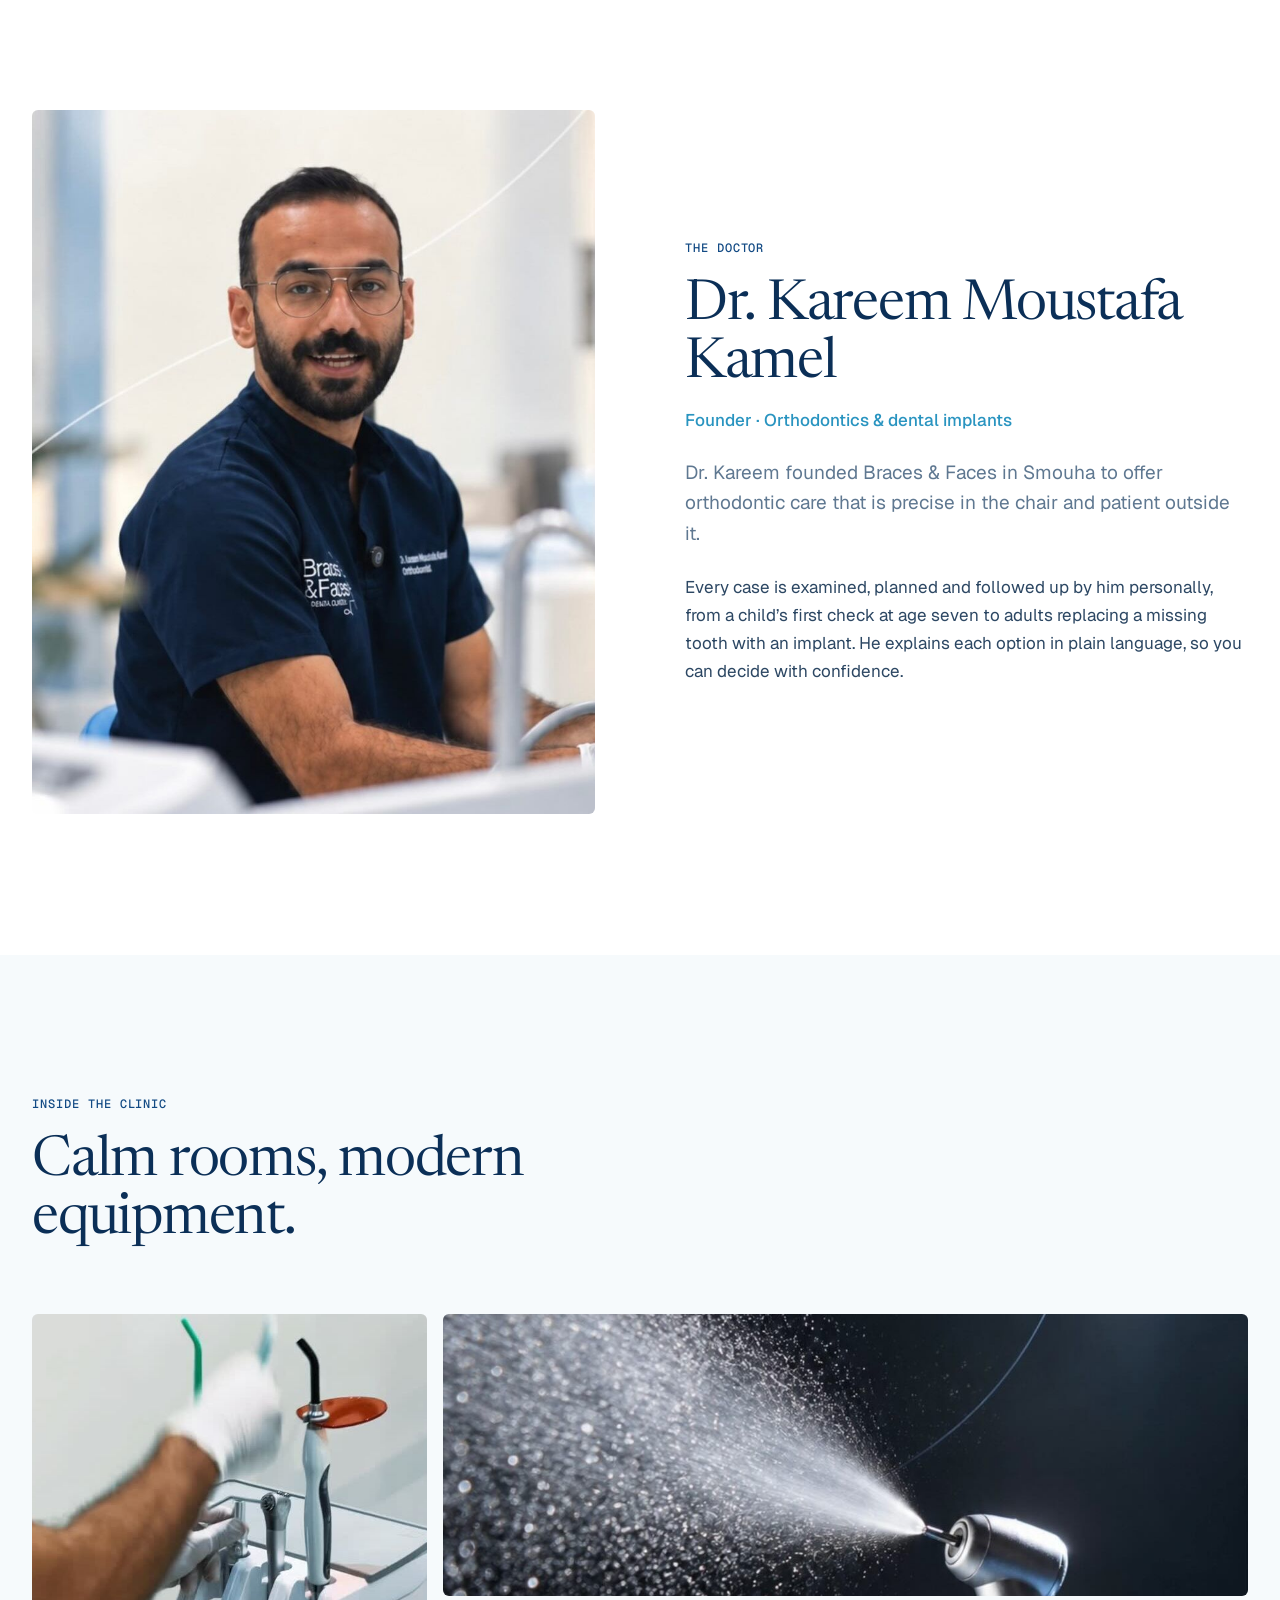
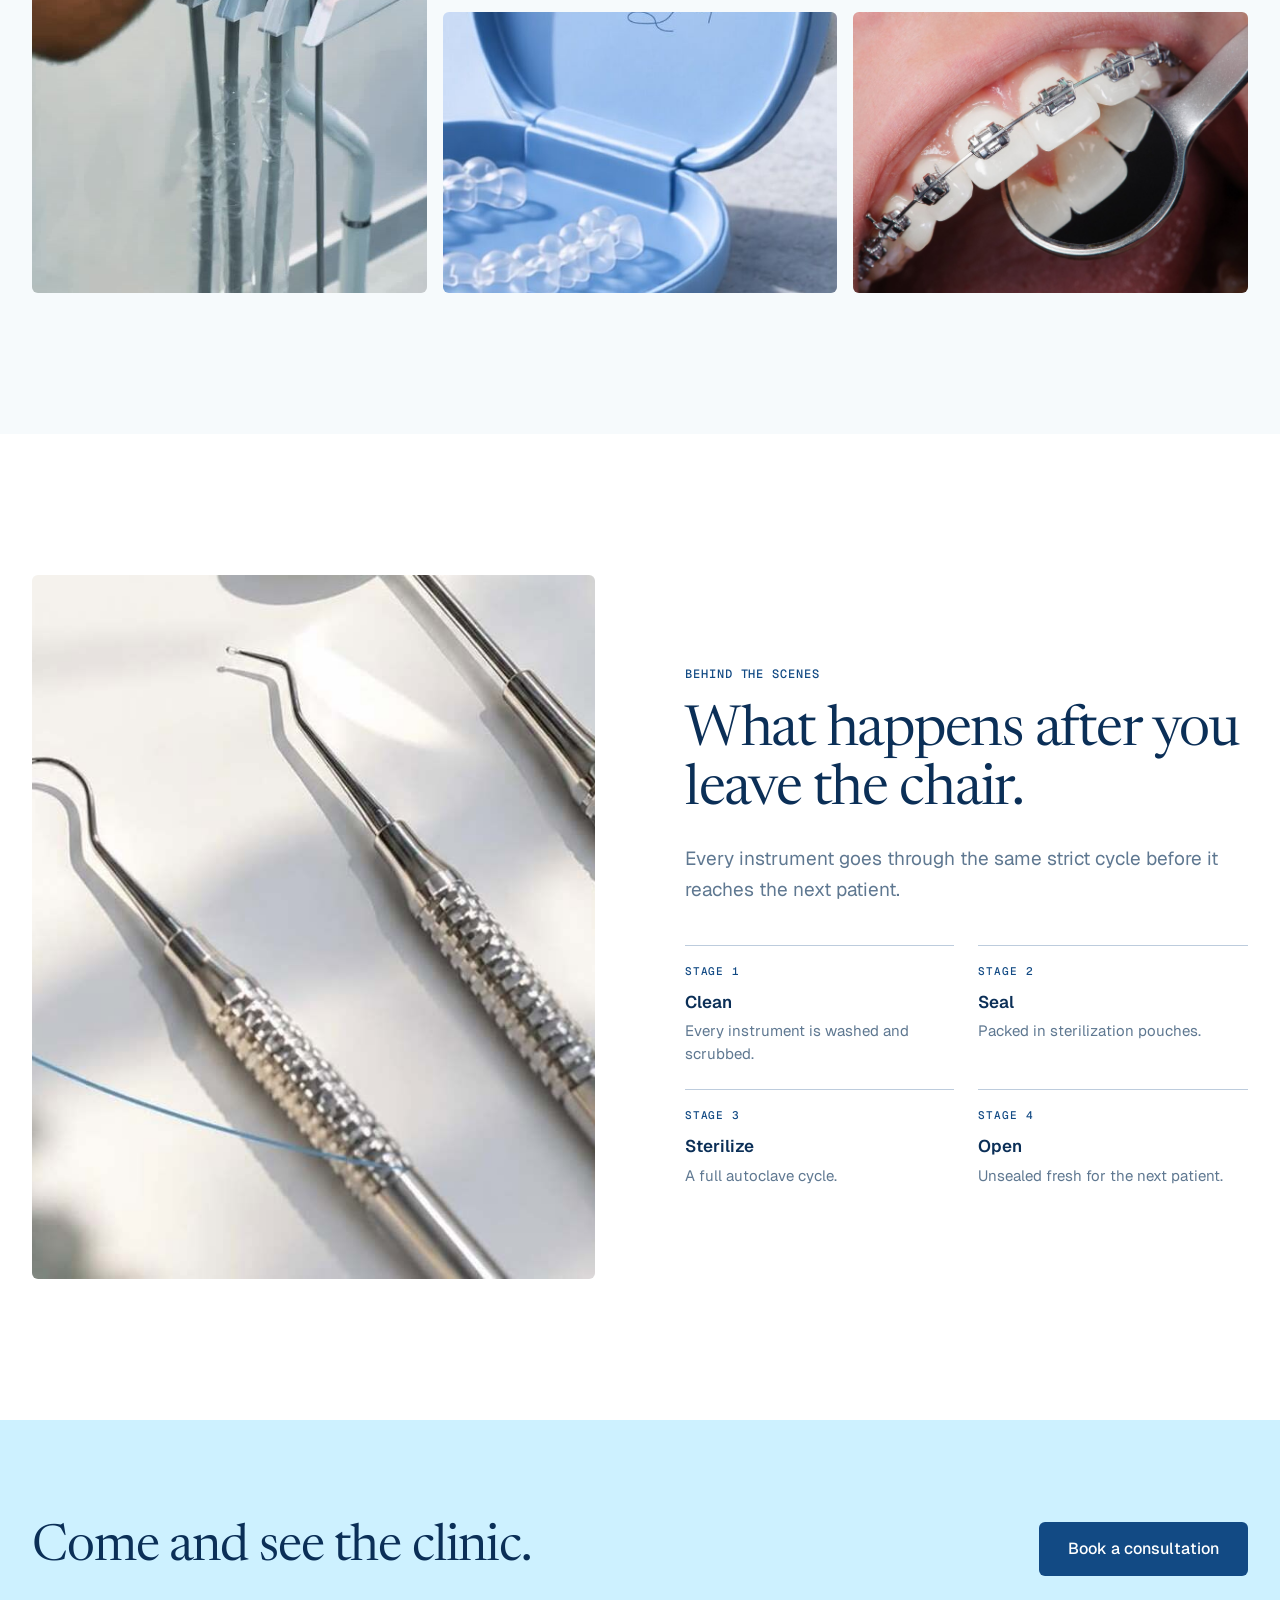
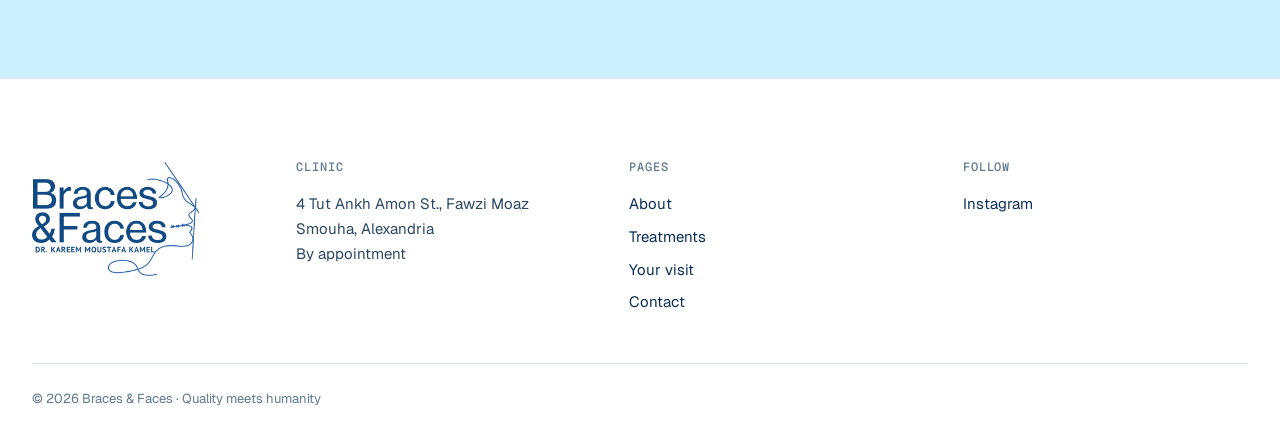
==== commit 5636fb0a: "Replace opening-day photo on About page The in-focus person in the opening photo is not Dr. Kareem, " ====
--- a/about.html
+++ b/about.html
@@ -72,15 +72,17 @@
 
     <main id="main">
       <section class="page-hero" aria-labelledby="page-title">
-        <div class="wrap">
-          <p class="label">About the clinic</p>
-          <h1 id="page-title">Quality meets <em>humanity.</em></h1>
-          <p class="lead">
-            We chose this line as our promise. It means precise clinical work, and patients who feel listened to at every step.
-          </p>
-        </div>
-        <div class="wrap page-hero-media">
-          <img src="assets/photos/opening-day.jpg" alt="Friends and family at the Braces & Faces opening in Smouha" width="1214" height="1100" />
+        <div class="wrap page-hero-split">
+          <div>
+            <p class="label">About the clinic</p>
+            <h1 id="page-title">Quality meets <em>humanity.</em></h1>
+            <p class="lead">
+              We chose this line as our promise. It means precise clinical work, and patients who feel listened to at every step.
+            </p>
+          </div>
+          <figure class="page-hero-figure">
+            <img src="assets/photos/clinic-room.jpg" alt="Treatment room at Braces & Faces with the clinic logo on the wall" width="855" height="1400" />
+          </figure>
         </div>
       </section>
 
@@ -141,13 +143,13 @@
           </div>
           <div class="gallery" data-reveal>
             <figure class="g-tall">
-              <img src="assets/photos/clinic-room.jpg" alt="Treatment room with a blue dental chair and the clinic logo" width="855" height="1400" loading="lazy" />
+              <img src="assets/photos/sterilization.jpg" alt="Gloved hand preparing instruments at the dental unit" width="640" height="860" loading="lazy" />
             </figure>
             <figure class="g-wide">
               <img src="assets/photos/handpiece.jpg" alt="Dental handpiece with water spray" width="1214" height="760" loading="lazy" />
             </figure>
             <figure>
-              <img src="assets/photos/instruments.jpg" alt="Polished dental instruments on a tray" width="1080" height="780" loading="lazy" />
+              <img src="assets/photos/aligner-case.jpg" alt="Clear aligners in a Braces & Faces case" width="540" height="700" loading="lazy" />
             </figure>
             <figure>
               <img src="assets/photos/braces-closeup.jpg" alt="Close-up of metal braces and a dental mirror" width="1800" height="1171" loading="lazy" />
@@ -159,8 +161,8 @@
       <!-- Sterilization -->
       <section class="section sterile-section" aria-labelledby="sterile-title">
         <div class="wrap split" data-reveal>
-          <figure class="split-media split-media-narrow">
-            <img src="assets/photos/sterilization.jpg" alt="Gloved hand preparing instruments at the dental unit" width="640" height="860" loading="lazy" />
+          <figure class="split-media">
+            <img src="assets/photos/instruments.jpg" alt="Sterilized dental instruments laid out on a tray" width="1080" height="780" loading="lazy" />
           </figure>
           <div class="split-copy">
             <p class="label">Behind the scenes</p>
--- a/styles.css
+++ b/styles.css
@@ -572,6 +572,23 @@
   max-width: none;
 }
 
+.page-hero-split {
+  display: grid;
+  grid-template-columns: minmax(0, 1.1fr) minmax(0, 0.9fr);
+  align-items: center;
+  gap: clamp(48px, 7vw, 112px);
+}
+
+.page-hero-figure img {
+  width: 100%;
+  height: auto;
+  max-height: 640px;
+  aspect-ratio: 4 / 5;
+  border-radius: var(--radius);
+  object-fit: cover;
+  object-position: center 30%;
+}
+
 .page-hero-media {
   margin-top: clamp(48px, 6vw, 80px);
 }
@@ -1364,6 +1381,7 @@
   }
 
   .hero-grid,
+  .page-hero-split,
   .approach-head,
   .split,
   .visit-head,
